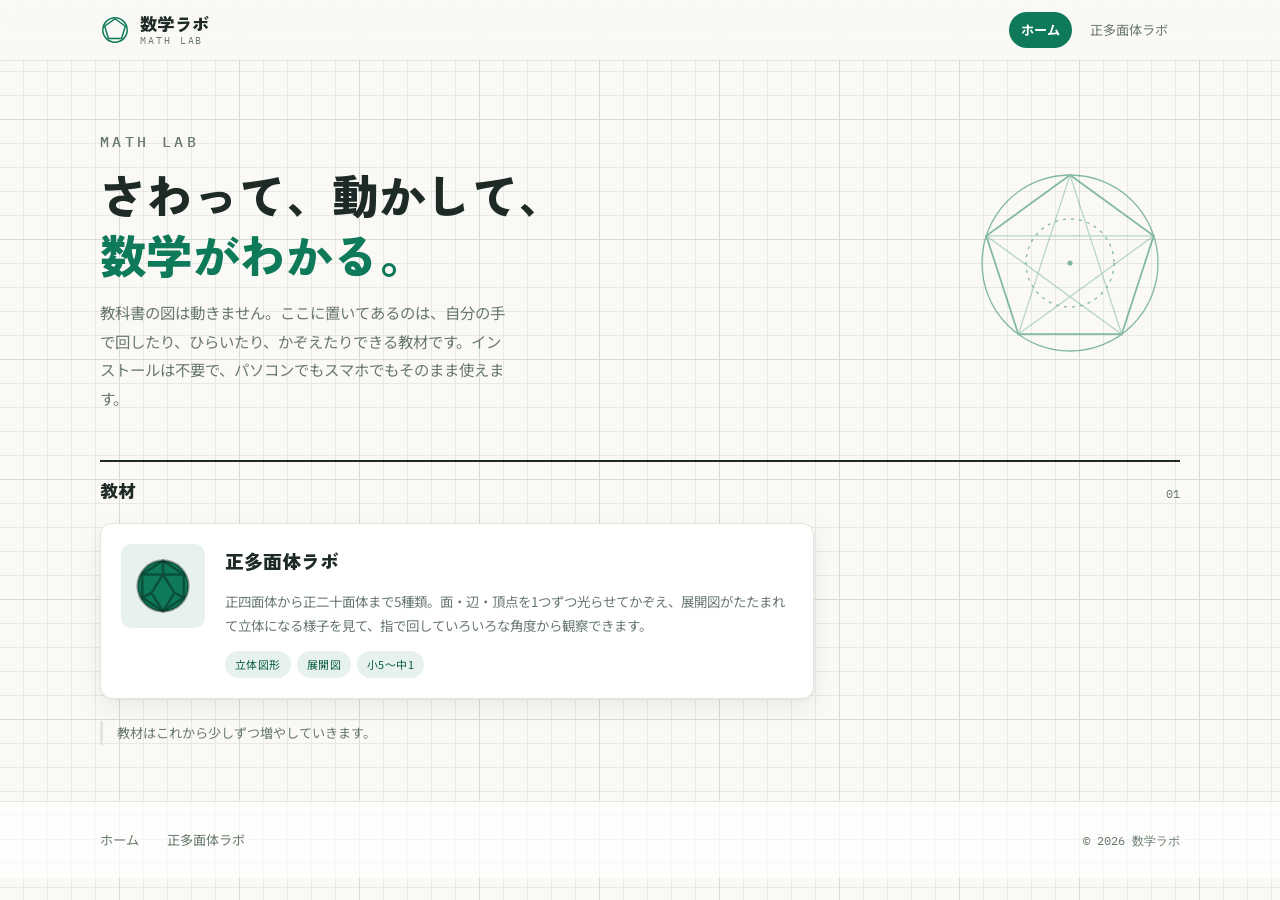
==== index.html @ 46416a5d "数学ラボ: サイト一式と正多面体ラボを追加 - index.html: トップページ（教材一覧） - polyhedron.html: 正多面体ラボ（外部ライブラリなし・Canvas 2D自作レンダラ" ====
<!DOCTYPE html>
<html lang="ja">
<head>
<meta charset="UTF-8">
<meta name="viewport" content="width=device-width, initial-scale=1.0">
<title>数学ラボ</title>
<meta name="description" content="さわって、動かして、数学がわかる。ブラウザだけで使える算数・数学の学習アプリを集めたサイトです。">
<link rel="icon" href="favicon.svg" type="image/svg+xml">
<link rel="stylesheet" href="style.css">
<style>
  /* ---------- トップのつかみ ---------- */
  .hero{padding:52px 0 40px}
  .hero-inner{
    max-width:var(--wrap);margin:0 auto;padding:0 20px;
    display:grid;grid-template-columns:minmax(0,1fr) 220px;gap:32px;align-items:center;
  }
  .hero h1{
    font-family:'Zen Kaku Gothic New',sans-serif;font-weight:900;
    font-size:clamp(1.9rem,5.4vw,2.9rem);line-height:1.3;margin-top:8px;
    letter-spacing:.01em;text-wrap:balance;
  }
  .hero h1 em{font-style:normal;color:var(--accent);}
  .hero p{margin-top:14px;color:var(--muted);font-size:.96rem;max-width:46ch}
  .hero figure{color:var(--accent);opacity:.5}

  /* ---------- 教材カード ---------- */
  .section{padding:8px 0 0}
  .section-head{
    display:flex;align-items:baseline;gap:14px;margin-bottom:16px;
    border-top:2px solid var(--ink);padding-top:12px;
  }
  .section-head h2{
    font-family:'Zen Kaku Gothic New',sans-serif;font-weight:900;font-size:1.12rem;
  }
  .section-head .count{
    margin-left:auto;font-family:'IBM Plex Mono',monospace;font-size:.78rem;color:var(--muted);
  }
  .cards{
    display:grid;grid-template-columns:repeat(auto-fill,minmax(272px,1fr));gap:18px;
  }
  .card{
    display:flex;flex-direction:column;gap:12px;
    background:var(--card);border:1px solid var(--line);border-radius:var(--radius);
    padding:20px;text-decoration:none;color:inherit;
    box-shadow:var(--shadow);transition:transform .16s, box-shadow .16s, border-color .16s;
  }
  .card:hover{
    transform:translateY(-3px);border-color:var(--accent);
    box-shadow:0 2px 4px rgba(30,42,38,.06), 0 14px 32px rgba(15,122,90,.14);
  }
  .card .mark{
    width:62px;height:62px;color:var(--accent);
    background:var(--accent-soft);border-radius:10px;padding:9px;
  }
  .card h3{font-family:'Zen Kaku Gothic New',sans-serif;font-weight:900;font-size:1.06rem}
  .card p{font-size:.84rem;color:var(--muted);line-height:1.8}
  .tags{display:flex;flex-wrap:wrap;gap:6px;margin-top:auto;padding-top:4px}
  .tags span{
    font-size:.68rem;letter-spacing:.04em;color:var(--accent-dark);
    background:var(--accent-soft);border-radius:999px;padding:3px 10px;
  }
  /* 最初の1つは大きく見せる（教材が増えたら feature を外す） */
  .card.feature{grid-column:span 2;flex-direction:row;align-items:flex-start;gap:20px}
  .card.feature .mark{width:84px;height:84px;flex:0 0 84px;padding:12px}
  .card.feature .body{display:flex;flex-direction:column;gap:10px;min-width:0}
  .card.feature h3{font-size:1.18rem}

  .note{
    margin-top:22px;font-size:.82rem;color:var(--muted);
    border-left:3px solid var(--line);padding-left:14px;
  }

  @media(max-width:760px){
    .hero{padding:34px 0 26px}
    .hero-inner{grid-template-columns:1fr;gap:22px}
    .hero figure{max-width:170px}
    .card.feature{grid-column:auto;flex-direction:column;gap:12px}
    .card.feature .mark{width:62px;height:62px;flex:0 0 62px;padding:9px}
  }
</style>
</head>
<body>

<header class="site-header">
  <div class="header-inner">
    <a class="brand" href="index.html">
      <svg viewBox="0 0 32 32" fill="none" stroke="currentColor" stroke-width="1.6" aria-hidden="true">
        <circle cx="16" cy="16" r="13"/>
        <polygon points="16,4 27,12 23,25 9,25 5,12"/>
      </svg>
      <b>数学ラボ<span>MATH LAB</span></b>
    </a>
    <nav class="header-nav">
      <a href="index.html" class="active">ホーム</a>
      <a href="polyhedron.html">正多面体ラボ</a>
    </nav>
  </div>
</header>

<section class="hero">
  <div class="hero-inner">
    <div>
      <p class="eyebrow">Math Lab</p>
      <h1>さわって、動かして、<br><em>数学がわかる。</em></h1>
      <p>教科書の図は動きません。ここに置いてあるのは、自分の手で回したり、ひらいたり、かぞえたりできる教材です。インストールは不要で、パソコンでもスマホでもそのまま使えます。</p>
    </div>
    <figure>
      <!-- 正五角形と対角線（黄金比があらわれる図） -->
      <svg viewBox="0 0 220 220" fill="none" stroke="currentColor" stroke-width="1.3" aria-hidden="true">
        <circle cx="110" cy="110" r="88"/>
        <circle cx="110" cy="110" r="44" stroke-dasharray="3 5"/>
        <polygon points="110,22 193.7,82.8 161.7,181.2 58.3,181.2 26.3,82.8" stroke-width="1.8"/>
        <path d="M110 22 L161.7 181.2 L26.3 82.8 L193.7 82.8 L58.3 181.2 Z" opacity=".55"/>
        <circle cx="110" cy="110" r="2.6" fill="currentColor" stroke="none"/>
      </svg>
    </figure>
  </div>
</section>

<main class="wrap">
  <section class="section">
    <div class="section-head">
      <h2>教材</h2>
      <p class="count">01</p>
    </div>

    <div class="cards">
      <a class="card feature" href="polyhedron.html">
        <svg class="mark" viewBox="0 0 26 26" fill="currentColor" stroke="rgba(0,0,0,.35)" stroke-width="1.1" aria-hidden="true">
          <circle cx="13" cy="13" r="11"/>
          <path d="M13 2 L4 8 L4 18 L13 24 L22 18 L22 8 Z M13 2 L13 8 M4 8 L13 8 M22 8 L13 8 M13 8 L8 16 M13 8 L18 16 M4 18 L8 16 M22 18 L18 16 M13 24 L8 16 M13 24 L18 16" fill="none"/>
        </svg>
        <div class="body">
        <h3>正多面体ラボ</h3>
        <p>正四面体から正二十面体まで5種類。面・辺・頂点を1つずつ光らせてかぞえ、展開図がたたまれて立体になる様子を見て、指で回していろいろな角度から観察できます。</p>
        <div class="tags"><span>立体図形</span><span>展開図</span><span>小5〜中1</span></div>
        </div>
      </a>
    </div>

    <p class="note">教材はこれから少しずつ増やしていきます。</p>
  </section>
</main>

<footer class="site-footer">
  <div class="footer-inner">
    <a href="index.html">ホーム</a>
    <a href="polyhedron.html">正多面体ラボ</a>
    <small>&copy; 2026 数学ラボ</small>
  </div>
</footer>

</body>
</html>
---- style.css ----
@import url('https://fonts.googleapis.com/css2?family=IBM+Plex+Mono:wght@400;500&family=Noto+Sans+JP:wght@400;500;700&family=Zen+Kaku+Gothic+New:wght@700;900&display=swap');

/* ==========================================================
   数学ラボ 共通スタイル
   方眼ノートを下敷きにした配色。緑インクをアクセントにする。
   ========================================================== */

:root{
  --paper:#faf9f5;
  --card:#ffffff;
  --grid:#e6eae2;
  --grid-bold:#d6dcd2;
  --ink:#1e2a26;
  --muted:#68786f;
  --line:#e0e5dd;
  --accent:#0f7a5a;
  --accent-dark:#0a5b43;
  --accent-soft:#e7f2ed;
  --mark:#c2542e;
  --radius:12px;
  --shadow:0 1px 2px rgba(30,42,38,.05), 0 8px 24px rgba(30,42,38,.07);
  --wrap:1120px;
}

*{box-sizing:border-box;margin:0;padding:0}
html{-webkit-text-size-adjust:100%;scroll-behavior:smooth}

body{
  font-family:'Noto Sans JP','Meiryo',sans-serif;
  color:var(--ink);
  line-height:1.85;
  background-color:var(--paper);
  background-image:
    linear-gradient(var(--grid-bold) 1px,transparent 1px),
    linear-gradient(90deg,var(--grid-bold) 1px,transparent 1px),
    linear-gradient(var(--grid) 1px,transparent 1px),
    linear-gradient(90deg,var(--grid) 1px,transparent 1px);
  background-size:120px 120px,120px 120px,24px 24px,24px 24px;
  background-position:-1px -1px;
}

img,svg{display:block;max-width:100%}
a{color:var(--accent-dark)}
:focus-visible{outline:2px solid var(--accent);outline-offset:3px;border-radius:6px}

.wrap{max-width:var(--wrap);margin:0 auto;padding:0 20px}

/* 見出しに使う等幅の小さなラベル（式や記号と相性がよい） */
.eyebrow{
  font-family:'IBM Plex Mono',monospace;
  font-size:.7rem;letter-spacing:.22em;text-transform:uppercase;
  color:var(--accent);font-weight:500;
}

/* ---------- ヘッダー ---------- */
.site-header{
  position:sticky;top:0;z-index:50;
  background:rgba(250,249,245,.88);
  backdrop-filter:saturate(1.4) blur(8px);
  border-bottom:1px solid var(--line);
}
.header-inner{
  max-width:var(--wrap);margin:0 auto;padding:12px 20px;
  display:flex;align-items:center;gap:14px;
}
.brand{display:flex;align-items:center;gap:10px;text-decoration:none;color:var(--ink)}
.brand svg{width:30px;height:30px;color:var(--accent);flex:0 0 30px}
.brand b{
  font-family:'Zen Kaku Gothic New',sans-serif;font-weight:900;
  font-size:1.08rem;letter-spacing:.02em;line-height:1.2;
}
.brand span{
  display:block;font-family:'IBM Plex Mono',monospace;
  font-size:.6rem;letter-spacing:.2em;color:var(--muted);font-weight:400;
}
.header-nav{margin-left:auto;display:flex;gap:6px;flex-wrap:wrap}
.header-nav a{
  font-size:.82rem;text-decoration:none;color:var(--muted);
  padding:6px 12px;border-radius:999px;transition:.15s;
}
.header-nav a:hover{background:var(--accent-soft);color:var(--accent-dark)}
.header-nav a.active{background:var(--accent);color:#fff;font-weight:700}

/* ---------- ページの上の帯 ---------- */
.page-head{padding:34px 0 26px}
.page-head h1{
  font-family:'Zen Kaku Gothic New',sans-serif;font-weight:900;
  font-size:clamp(1.5rem,4.2vw,2rem);line-height:1.35;margin-top:6px;
  text-wrap:balance;
}
.page-head p{color:var(--muted);font-size:.92rem;margin-top:8px;max-width:62ch}

/* ---------- フッター ---------- */
.site-footer{
  margin-top:56px;border-top:1px solid var(--line);
  background:rgba(255,255,255,.72);
}
.footer-inner{
  max-width:var(--wrap);margin:0 auto;padding:26px 20px;
  display:flex;flex-wrap:wrap;gap:14px 28px;align-items:baseline;
}
.site-footer a{color:var(--muted);text-decoration:none;font-size:.82rem}
.site-footer a:hover{color:var(--accent-dark)}
.site-footer small{
  margin-left:auto;color:var(--muted);font-size:.74rem;
  font-family:'IBM Plex Mono',monospace;
}

@media(max-width:640px){
  .brand span{display:none}
  .header-nav a{padding:6px 10px;font-size:.78rem}
  .site-footer small{margin-left:0;width:100%}
}
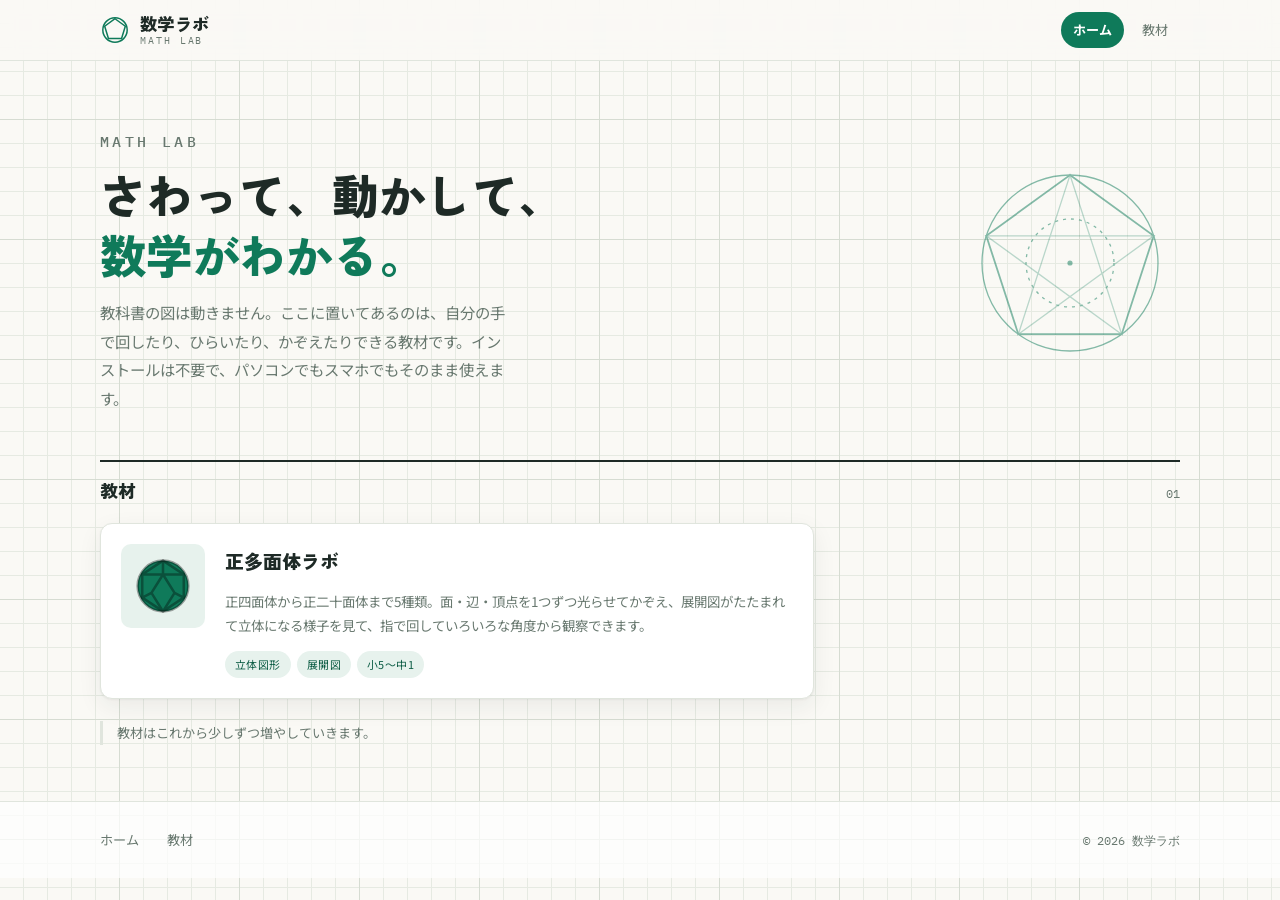
==== commit 70f22379: "ページを増やしやすくする - ヘッダーのナビを「ホーム／教材」に統一（教材が増えても崩れない形） - template.html: 新しい教材ページの雛形を追加 - .section / .note " ====
--- a/index.html
+++ b/index.html
@@ -24,17 +24,6 @@
   .hero figure{color:var(--accent);opacity:.5}
 
   /* ---------- 教材カード ---------- */
-  .section{padding:8px 0 0}
-  .section-head{
-    display:flex;align-items:baseline;gap:14px;margin-bottom:16px;
-    border-top:2px solid var(--ink);padding-top:12px;
-  }
-  .section-head h2{
-    font-family:'Zen Kaku Gothic New',sans-serif;font-weight:900;font-size:1.12rem;
-  }
-  .section-head .count{
-    margin-left:auto;font-family:'IBM Plex Mono',monospace;font-size:.78rem;color:var(--muted);
-  }
   .cards{
     display:grid;grid-template-columns:repeat(auto-fill,minmax(272px,1fr));gap:18px;
   }
@@ -65,10 +54,6 @@
   .card.feature .body{display:flex;flex-direction:column;gap:10px;min-width:0}
   .card.feature h3{font-size:1.18rem}
 
-  .note{
-    margin-top:22px;font-size:.82rem;color:var(--muted);
-    border-left:3px solid var(--line);padding-left:14px;
-  }
 
   @media(max-width:760px){
     .hero{padding:34px 0 26px}
@@ -92,7 +77,7 @@
     </a>
     <nav class="header-nav">
       <a href="index.html" class="active">ホーム</a>
-      <a href="polyhedron.html">正多面体ラボ</a>
+      <a href="index.html#materials">教材</a>
     </nav>
   </div>
 </header>
@@ -118,7 +103,7 @@
 </section>
 
 <main class="wrap">
-  <section class="section">
+  <section class="section" id="materials">
     <div class="section-head">
       <h2>教材</h2>
       <p class="count">01</p>
@@ -145,7 +130,7 @@
 <footer class="site-footer">
   <div class="footer-inner">
     <a href="index.html">ホーム</a>
-    <a href="polyhedron.html">正多面体ラボ</a>
+    <a href="index.html#materials">教材</a>
     <small>&copy; 2026 数学ラボ</small>
   </div>
 </footer>
--- a/style.css
+++ b/style.css
@@ -90,6 +90,23 @@
 }
 .page-head p{color:var(--muted);font-size:.92rem;margin-top:8px;max-width:62ch}
 
+/* ---------- ページの中の区切り ---------- */
+.section{padding:8px 0 0}
+.section-head{
+  display:flex;align-items:baseline;gap:14px;margin-bottom:16px;
+  border-top:2px solid var(--ink);padding-top:12px;
+}
+.section-head h2{
+  font-family:'Zen Kaku Gothic New',sans-serif;font-weight:900;font-size:1.12rem;
+}
+.section-head .count{
+  margin-left:auto;font-family:'IBM Plex Mono',monospace;font-size:.78rem;color:var(--muted);
+}
+.note{
+  margin-top:22px;font-size:.82rem;color:var(--muted);
+  border-left:3px solid var(--line);padding-left:14px;
+}
+
 /* ---------- フッター ---------- */
 .site-footer{
   margin-top:56px;border-top:1px solid var(--line);
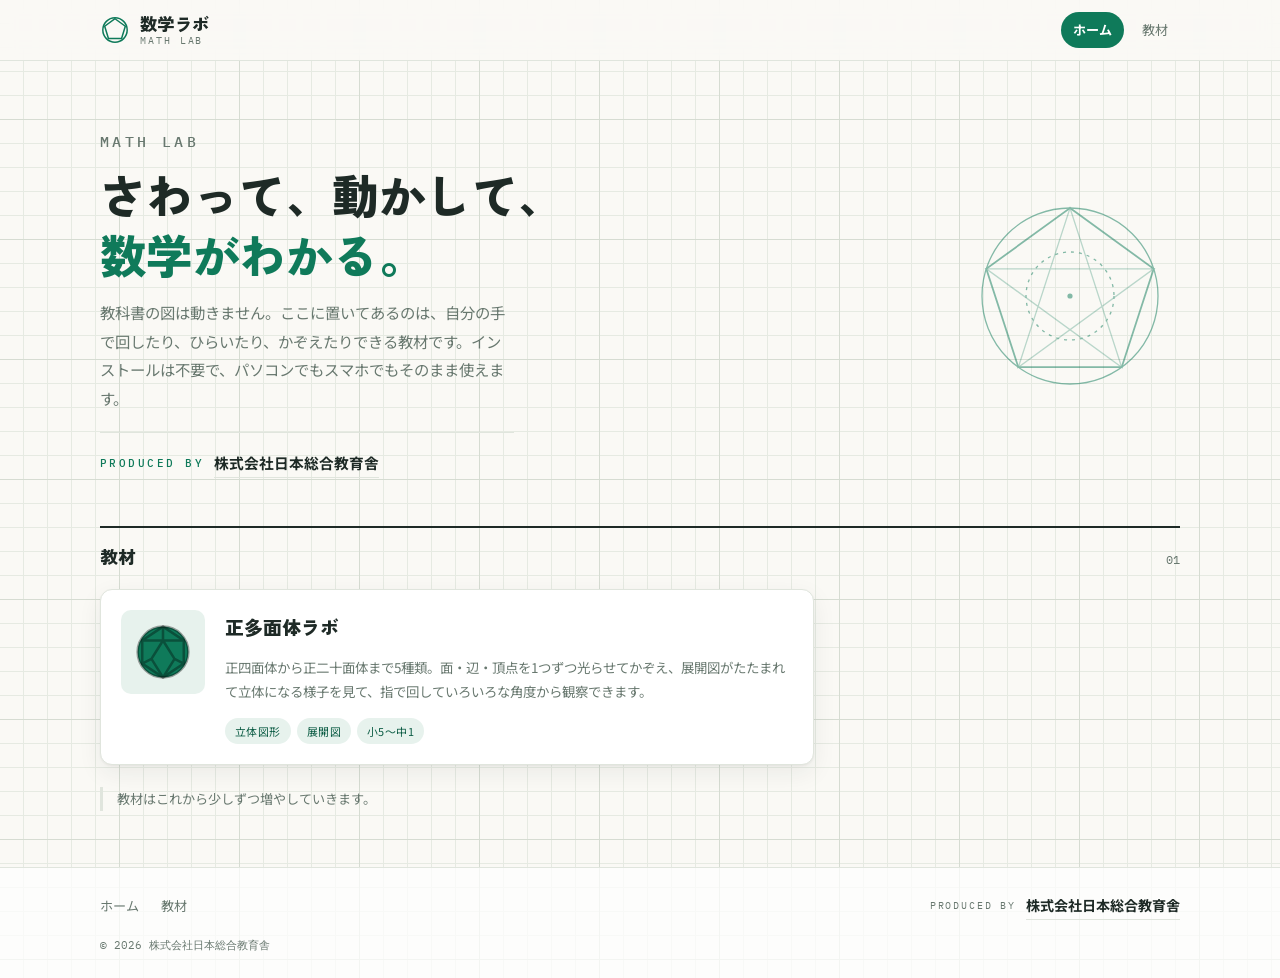
==== commit 920d4dd2: "制作元「Produced by 株式会社日本総合教育舎」を表示 - 全ページのフッターに制作元と著作権表示（会社サイトへリンク） - トップページのヒーロー下にも表示 - 各ページに meta aut" ====
--- a/index.html
+++ b/index.html
@@ -4,7 +4,8 @@
 <meta charset="UTF-8">
 <meta name="viewport" content="width=device-width, initial-scale=1.0">
 <title>数学ラボ</title>
-<meta name="description" content="さわって、動かして、数学がわかる。ブラウザだけで使える算数・数学の学習アプリを集めたサイトです。">
+<meta name="description" content="さわって、動かして、数学がわかる。株式会社日本総合教育舎がつくる、ブラウザだけで使える算数・数学の学習アプリを集めたサイトです。">
+<meta name="author" content="株式会社日本総合教育舎">
 <link rel="icon" href="favicon.svg" type="image/svg+xml">
 <link rel="stylesheet" href="style.css">
 <style>
@@ -22,6 +23,15 @@
   .hero h1 em{font-style:normal;color:var(--accent);}
   .hero p{margin-top:14px;color:var(--muted);font-size:.96rem;max-width:46ch}
   .hero figure{color:var(--accent);opacity:.5}
+  .hero .by{
+    margin-top:20px;display:flex;align-items:center;gap:10px;flex-wrap:wrap;
+    padding-top:16px;border-top:1px solid var(--line);max-width:46ch;
+  }
+  .hero .by a{
+    font-size:.92rem;font-weight:700;color:var(--ink);text-decoration:none;
+    border-bottom:1px solid var(--line);padding-bottom:1px;
+  }
+  .hero .by a:hover{color:var(--accent-dark);border-color:var(--accent)}
 
   /* ---------- 教材カード ---------- */
   .cards{
@@ -88,6 +98,10 @@
       <p class="eyebrow">Math Lab</p>
       <h1>さわって、動かして、<br><em>数学がわかる。</em></h1>
       <p>教科書の図は動きません。ここに置いてあるのは、自分の手で回したり、ひらいたり、かぞえたりできる教材です。インストールは不要で、パソコンでもスマホでもそのまま使えます。</p>
+      <p class="by">
+        <span class="eyebrow">Produced by</span>
+        <a href="https://uu3san.github.io/jr-web/" target="_blank" rel="noopener">株式会社日本総合教育舎</a>
+      </p>
     </div>
     <figure>
       <!-- 正五角形と対角線（黄金比があらわれる図） -->
@@ -129,10 +143,16 @@
 
 <footer class="site-footer">
   <div class="footer-inner">
-    <a href="index.html">ホーム</a>
-    <a href="index.html#materials">教材</a>
-    <small>&copy; 2026 数学ラボ</small>
+    <nav class="footer-links">
+      <a href="index.html">ホーム</a>
+      <a href="index.html#materials">教材</a>
+    </nav>
+    <p class="credit">
+      <span>Produced by</span>
+      <a href="https://uu3san.github.io/jr-web/" target="_blank" rel="noopener">株式会社日本総合教育舎</a>
+    </p>
   </div>
+  <div class="footer-bottom">&copy; 2026 株式会社日本総合教育舎</div>
 </footer>
 
 </body>
--- a/style.css
+++ b/style.css
@@ -113,18 +113,31 @@
   background:rgba(255,255,255,.72);
 }
 .footer-inner{
-  max-width:var(--wrap);margin:0 auto;padding:26px 20px;
-  display:flex;flex-wrap:wrap;gap:14px 28px;align-items:baseline;
+  max-width:var(--wrap);margin:0 auto;padding:24px 20px 16px;
+  display:flex;flex-wrap:wrap;gap:14px 28px;align-items:center;
 }
+.footer-links{display:flex;gap:22px}
 .site-footer a{color:var(--muted);text-decoration:none;font-size:.82rem}
 .site-footer a:hover{color:var(--accent-dark)}
-.site-footer small{
-  margin-left:auto;color:var(--muted);font-size:.74rem;
-  font-family:'IBM Plex Mono',monospace;
+
+/* 制作元の表示 */
+.credit{margin-left:auto;display:flex;align-items:center;gap:10px}
+.credit span{
+  font-family:'IBM Plex Mono',monospace;font-size:.64rem;letter-spacing:.18em;
+  text-transform:uppercase;color:var(--muted);
+}
+.credit a{
+  font-size:.88rem;font-weight:700;color:var(--ink);
+  border-bottom:1px solid var(--line);padding-bottom:1px;
+}
+.credit a:hover{color:var(--accent-dark);border-color:var(--accent)}
+.footer-bottom{
+  max-width:var(--wrap);margin:0 auto;padding:0 20px 22px;
+  font-family:'IBM Plex Mono',monospace;font-size:.66rem;color:var(--muted);
 }
 
 @media(max-width:640px){
   .brand span{display:none}
   .header-nav a{padding:6px 10px;font-size:.78rem}
-  .site-footer small{margin-left:0;width:100%}
+  .credit{margin-left:0;width:100%}
 }
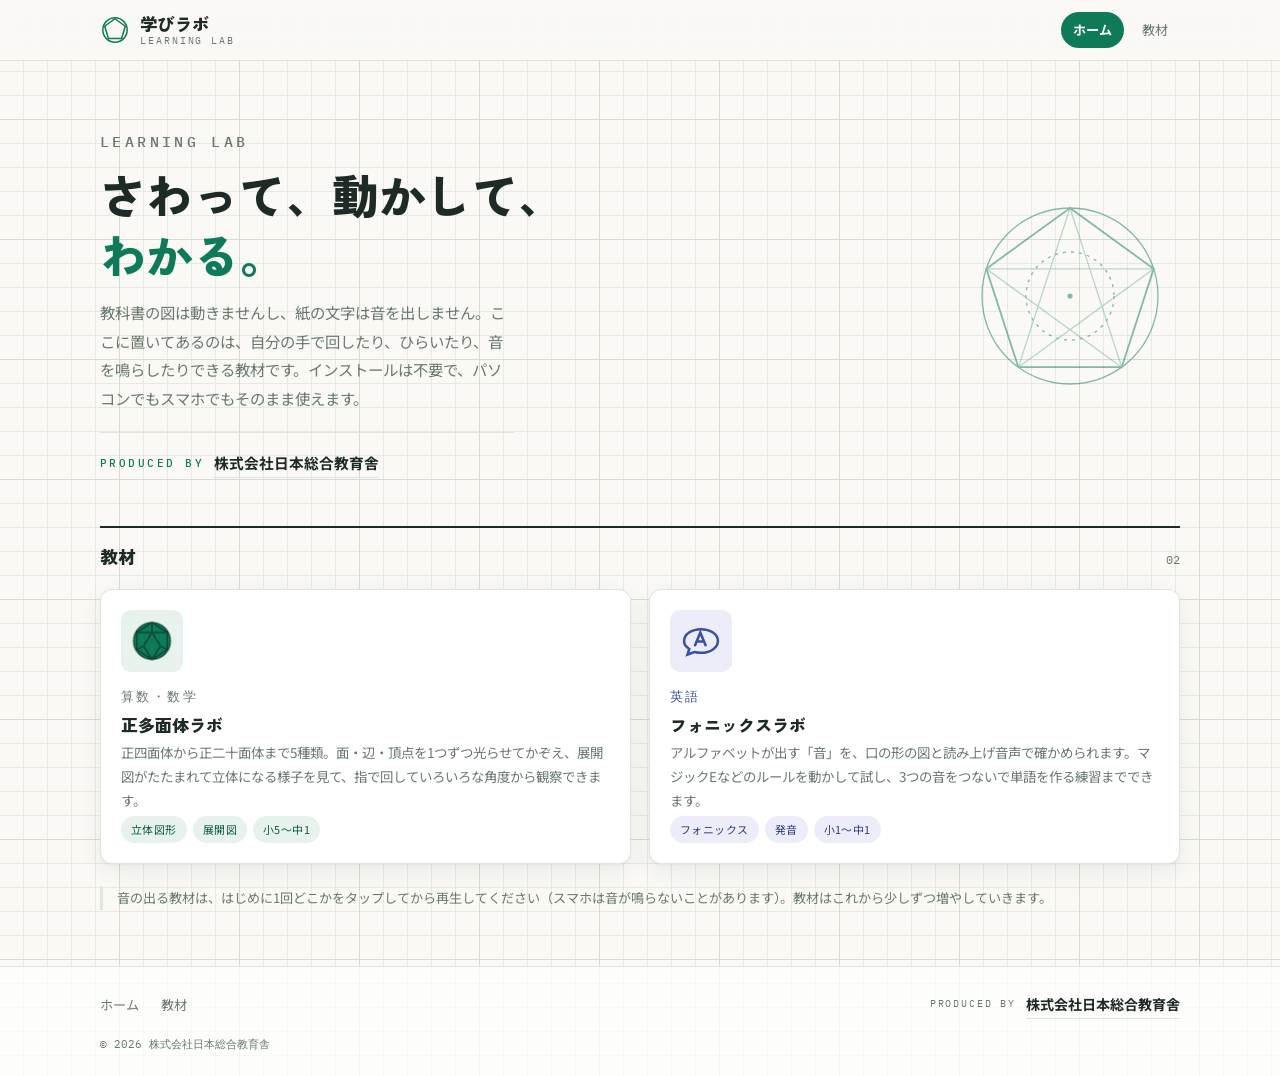
==== commit cb594b4d: "英語のフォニックス教材を追加し、サイトを教科横断にする - phonics.html を新規追加   - 口の形（正面図）・舌を使う場所・のどのふるえで28音を図解   - 端末の英語音声（Web S" ====
--- a/index.html
+++ b/index.html
@@ -3,8 +3,8 @@
 <head>
 <meta charset="UTF-8">
 <meta name="viewport" content="width=device-width, initial-scale=1.0">
-<title>数学ラボ</title>
-<meta name="description" content="さわって、動かして、数学がわかる。株式会社日本総合教育舎がつくる、ブラウザだけで使える算数・数学の学習アプリを集めたサイトです。">
+<title>学びラボ</title>
+<meta name="description" content="さわって、動かして、わかる。株式会社日本総合教育舎がつくる、ブラウザだけで使える算数・数学と英語の学習アプリを集めたサイトです。">
 <meta name="author" content="株式会社日本総合教育舎">
 <link rel="icon" href="favicon.svg" type="image/svg+xml">
 <link rel="stylesheet" href="style.css">
@@ -35,7 +35,8 @@
 
   /* ---------- 教材カード ---------- */
   .cards{
-    display:grid;grid-template-columns:repeat(auto-fill,minmax(272px,1fr));gap:18px;
+    /* 1行に2枚。教材が増えたら minmax を小さくして3枚並べてもよい */
+    display:grid;grid-template-columns:repeat(auto-fill,minmax(380px,1fr));gap:18px;
   }
   .card{
     display:flex;flex-direction:column;gap:12px;
@@ -58,11 +59,18 @@
     font-size:.68rem;letter-spacing:.04em;color:var(--accent-dark);
     background:var(--accent-soft);border-radius:999px;padding:3px 10px;
   }
-  /* 最初の1つは大きく見せる（教材が増えたら feature を外す） */
-  .card.feature{grid-column:span 2;flex-direction:row;align-items:flex-start;gap:20px}
-  .card.feature .mark{width:84px;height:84px;flex:0 0 84px;padding:12px}
-  .card.feature .body{display:flex;flex-direction:column;gap:10px;min-width:0}
-  .card.feature h3{font-size:1.18rem}
+  /* 教科ごとの色分け（英語） */
+  .card.en:hover{
+    border-color:var(--accent-en);
+    box-shadow:0 2px 4px rgba(30,42,38,.06), 0 14px 32px rgba(61,79,165,.16);
+  }
+  .card.en .mark{color:var(--accent-en);background:var(--accent-en-soft)}
+  .card.en .tags span{color:var(--accent-en-dark);background:var(--accent-en-soft)}
+  .subject{
+    font-family:'IBM Plex Mono',monospace;font-size:.63rem;letter-spacing:.18em;
+    color:var(--accent);font-weight:500;
+  }
+  .card.en .subject{color:var(--accent-en)}
 
 
   @media(max-width:760px){
@@ -83,7 +91,7 @@
         <circle cx="16" cy="16" r="13"/>
         <polygon points="16,4 27,12 23,25 9,25 5,12"/>
       </svg>
-      <b>数学ラボ<span>MATH LAB</span></b>
+      <b>学びラボ<span>LEARNING LAB</span></b>
     </a>
     <nav class="header-nav">
       <a href="index.html" class="active">ホーム</a>
@@ -95,12 +103,12 @@
 <section class="hero">
   <div class="hero-inner">
     <div>
-      <p class="eyebrow">Math Lab</p>
-      <h1>さわって、動かして、<br><em>数学がわかる。</em></h1>
-      <p>教科書の図は動きません。ここに置いてあるのは、自分の手で回したり、ひらいたり、かぞえたりできる教材です。インストールは不要で、パソコンでもスマホでもそのまま使えます。</p>
+      <p class="eyebrow">Learning Lab</p>
+      <h1>さわって、動かして、<br><em>わかる。</em></h1>
+      <p>教科書の図は動きませんし、紙の文字は音を出しません。ここに置いてあるのは、自分の手で回したり、ひらいたり、音を鳴らしたりできる教材です。インストールは不要で、パソコンでもスマホでもそのまま使えます。</p>
       <p class="by">
         <span class="eyebrow">Produced by</span>
-        <a href="https://uu3san.github.io/jr-web/" target="_blank" rel="noopener">株式会社日本総合教育舎</a>
+        <a href="https://nasa.co.jp/" target="_blank" rel="noopener">株式会社日本総合教育舎</a>
       </p>
     </div>
     <figure>
@@ -120,24 +128,38 @@
   <section class="section" id="materials">
     <div class="section-head">
       <h2>教材</h2>
-      <p class="count">01</p>
+      <p class="count">02</p>
     </div>
 
     <div class="cards">
-      <a class="card feature" href="polyhedron.html">
+      <a class="card" href="polyhedron.html">
         <svg class="mark" viewBox="0 0 26 26" fill="currentColor" stroke="rgba(0,0,0,.35)" stroke-width="1.1" aria-hidden="true">
           <circle cx="13" cy="13" r="11"/>
           <path d="M13 2 L4 8 L4 18 L13 24 L22 18 L22 8 Z M13 2 L13 8 M4 8 L13 8 M22 8 L13 8 M13 8 L8 16 M13 8 L18 16 M4 18 L8 16 M22 18 L18 16 M13 24 L8 16 M13 24 L18 16" fill="none"/>
         </svg>
         <div class="body">
+        <p class="subject">算数・数学</p>
         <h3>正多面体ラボ</h3>
         <p>正四面体から正二十面体まで5種類。面・辺・頂点を1つずつ光らせてかぞえ、展開図がたたまれて立体になる様子を見て、指で回していろいろな角度から観察できます。</p>
         <div class="tags"><span>立体図形</span><span>展開図</span><span>小5〜中1</span></div>
         </div>
       </a>
+
+      <a class="card en" href="phonics.html">
+        <svg class="mark" viewBox="0 0 26 26" fill="none" stroke="currentColor" stroke-width="1.5" stroke-linecap="round" aria-hidden="true">
+          <path d="M3 13c0-4 4.5-7 10-7s10 3 10 7-4.5 7-10 7c-1.4 0-2.7-.2-3.9-.5L5 21l1.1-3.3C4.2 16.5 3 14.9 3 13Z"/>
+          <path d="M9.5 15.5 12.6 8l3.1 7.5M10.6 13.3h4"/>
+        </svg>
+        <div class="body">
+        <p class="subject">英語</p>
+        <h3>フォニックスラボ</h3>
+        <p>アルファベットが出す「音」を、口の形の図と読み上げ音声で確かめられます。マジックEなどのルールを動かして試し、3つの音をつないで単語を作る練習までできます。</p>
+        <div class="tags"><span>フォニックス</span><span>発音</span><span>小1〜中1</span></div>
+        </div>
+      </a>
     </div>
 
-    <p class="note">教材はこれから少しずつ増やしていきます。</p>
+    <p class="note">音の出る教材は、はじめに1回どこかをタップしてから再生してください（スマホは音が鳴らないことがあります）。教材はこれから少しずつ増やしていきます。</p>
   </section>
 </main>
 
@@ -149,7 +171,7 @@
     </nav>
     <p class="credit">
       <span>Produced by</span>
-      <a href="https://uu3san.github.io/jr-web/" target="_blank" rel="noopener">株式会社日本総合教育舎</a>
+      <a href="https://nasa.co.jp/" target="_blank" rel="noopener">株式会社日本総合教育舎</a>
     </p>
   </div>
   <div class="footer-bottom">&copy; 2026 株式会社日本総合教育舎</div>
--- a/style.css
+++ b/style.css
@@ -17,6 +17,10 @@
   --accent-dark:#0a5b43;
   --accent-soft:#e7f2ed;
   --mark:#c2542e;
+  /* 教科ごとのアクセント。サイトの地の色（緑インク）は変えず、教材の中だけで使う */
+  --accent-en:#3d4fa5;
+  --accent-en-dark:#2c3a80;
+  --accent-en-soft:#ecedf8;
   --radius:12px;
   --shadow:0 1px 2px rgba(30,42,38,.05), 0 8px 24px rgba(30,42,38,.07);
   --wrap:1120px;
@@ -102,6 +106,7 @@
 .section-head .count{
   margin-left:auto;font-family:'IBM Plex Mono',monospace;font-size:.78rem;color:var(--muted);
 }
+.eyebrow.en{color:var(--accent-en)}
 .note{
   margin-top:22px;font-size:.82rem;color:var(--muted);
   border-left:3px solid var(--line);padding-left:14px;
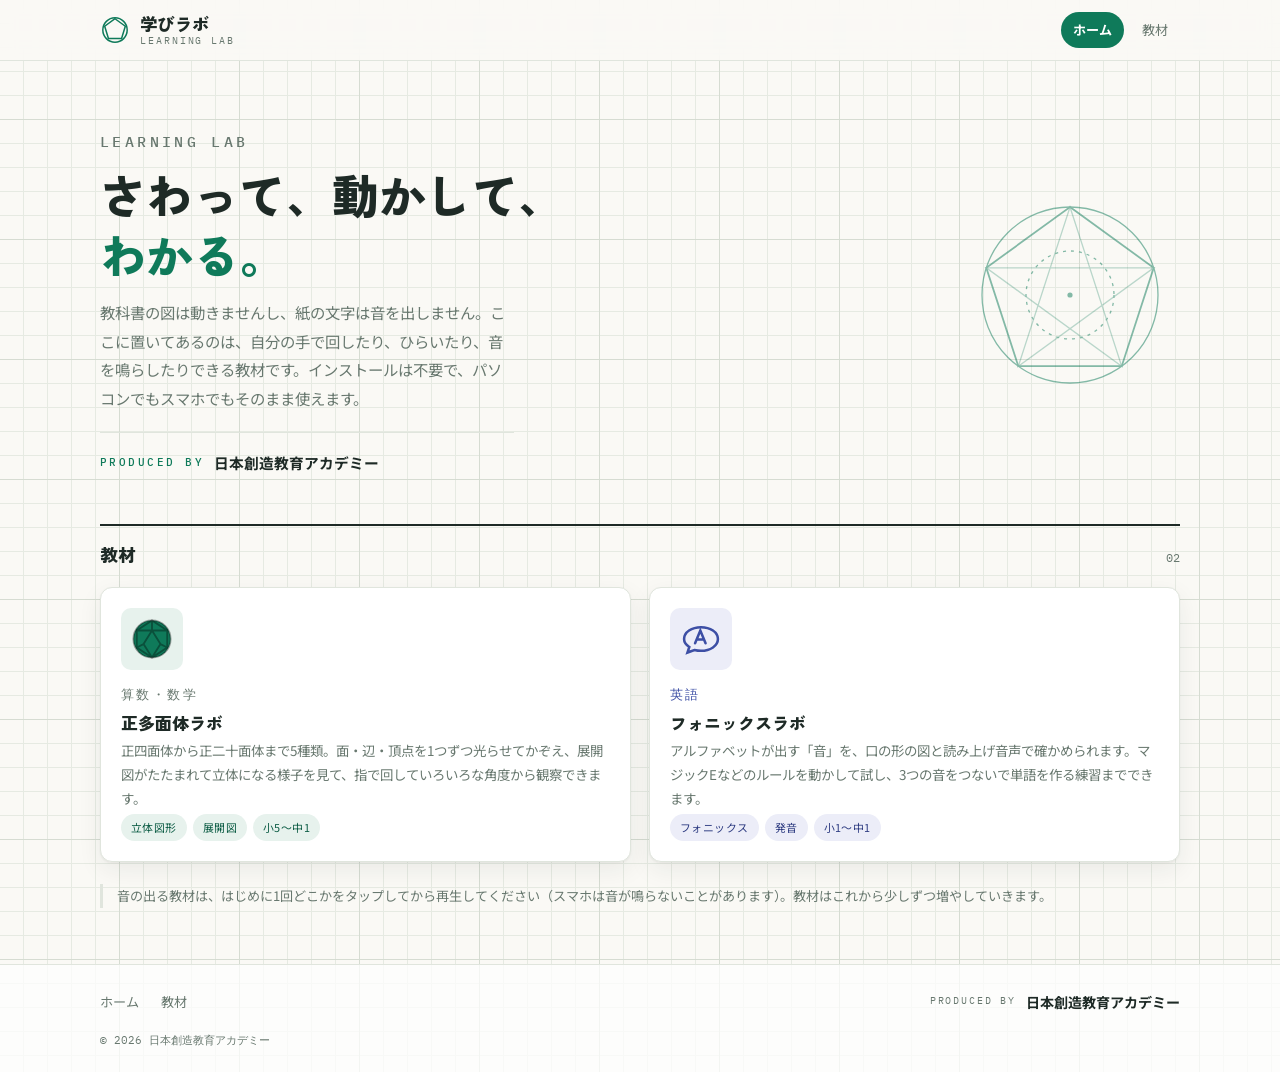
==== commit 8846b61b: "制作元の表示を日本創造教育アカデミーに変更し、リンクを外す Co-Authored-By: Claude Opus 5 <noreply@anthropic.com>" ====
--- a/index.html
+++ b/index.html
@@ -4,8 +4,8 @@
 <meta charset="UTF-8">
 <meta name="viewport" content="width=device-width, initial-scale=1.0">
 <title>学びラボ</title>
-<meta name="description" content="さわって、動かして、わかる。株式会社日本総合教育舎がつくる、ブラウザだけで使える算数・数学と英語の学習アプリを集めたサイトです。">
-<meta name="author" content="株式会社日本総合教育舎">
+<meta name="description" content="さわって、動かして、わかる。日本創造教育アカデミーがつくる、ブラウザだけで使える算数・数学と英語の学習アプリを集めたサイトです。">
+<meta name="author" content="日本創造教育アカデミー">
 <link rel="icon" href="favicon.svg" type="image/svg+xml">
 <link rel="stylesheet" href="style.css">
 <style>
@@ -27,11 +27,7 @@
     margin-top:20px;display:flex;align-items:center;gap:10px;flex-wrap:wrap;
     padding-top:16px;border-top:1px solid var(--line);max-width:46ch;
   }
-  .hero .by a{
-    font-size:.92rem;font-weight:700;color:var(--ink);text-decoration:none;
-    border-bottom:1px solid var(--line);padding-bottom:1px;
-  }
-  .hero .by a:hover{color:var(--accent-dark);border-color:var(--accent)}
+  .hero .by b{font-size:.92rem;font-weight:700;color:var(--ink)}
 
   /* ---------- 教材カード ---------- */
   .cards{
@@ -108,7 +104,7 @@
       <p>教科書の図は動きませんし、紙の文字は音を出しません。ここに置いてあるのは、自分の手で回したり、ひらいたり、音を鳴らしたりできる教材です。インストールは不要で、パソコンでもスマホでもそのまま使えます。</p>
       <p class="by">
         <span class="eyebrow">Produced by</span>
-        <a href="https://nasa.co.jp/" target="_blank" rel="noopener">株式会社日本総合教育舎</a>
+        <b>日本創造教育アカデミー</b>
       </p>
     </div>
     <figure>
@@ -171,10 +167,10 @@
     </nav>
     <p class="credit">
       <span>Produced by</span>
-      <a href="https://nasa.co.jp/" target="_blank" rel="noopener">株式会社日本総合教育舎</a>
+      <b>日本創造教育アカデミー</b>
     </p>
   </div>
-  <div class="footer-bottom">&copy; 2026 株式会社日本総合教育舎</div>
+  <div class="footer-bottom">&copy; 2026 日本創造教育アカデミー</div>
 </footer>
 
 </body>
--- a/style.css
+++ b/style.css
@@ -131,11 +131,7 @@
   font-family:'IBM Plex Mono',monospace;font-size:.64rem;letter-spacing:.18em;
   text-transform:uppercase;color:var(--muted);
 }
-.credit a{
-  font-size:.88rem;font-weight:700;color:var(--ink);
-  border-bottom:1px solid var(--line);padding-bottom:1px;
-}
-.credit a:hover{color:var(--accent-dark);border-color:var(--accent)}
+.credit b{font-size:.88rem;font-weight:700;color:var(--ink)}
 .footer-bottom{
   max-width:var(--wrap);margin:0 auto;padding:0 20px 22px;
   font-family:'IBM Plex Mono',monospace;font-size:.66rem;color:var(--muted);
